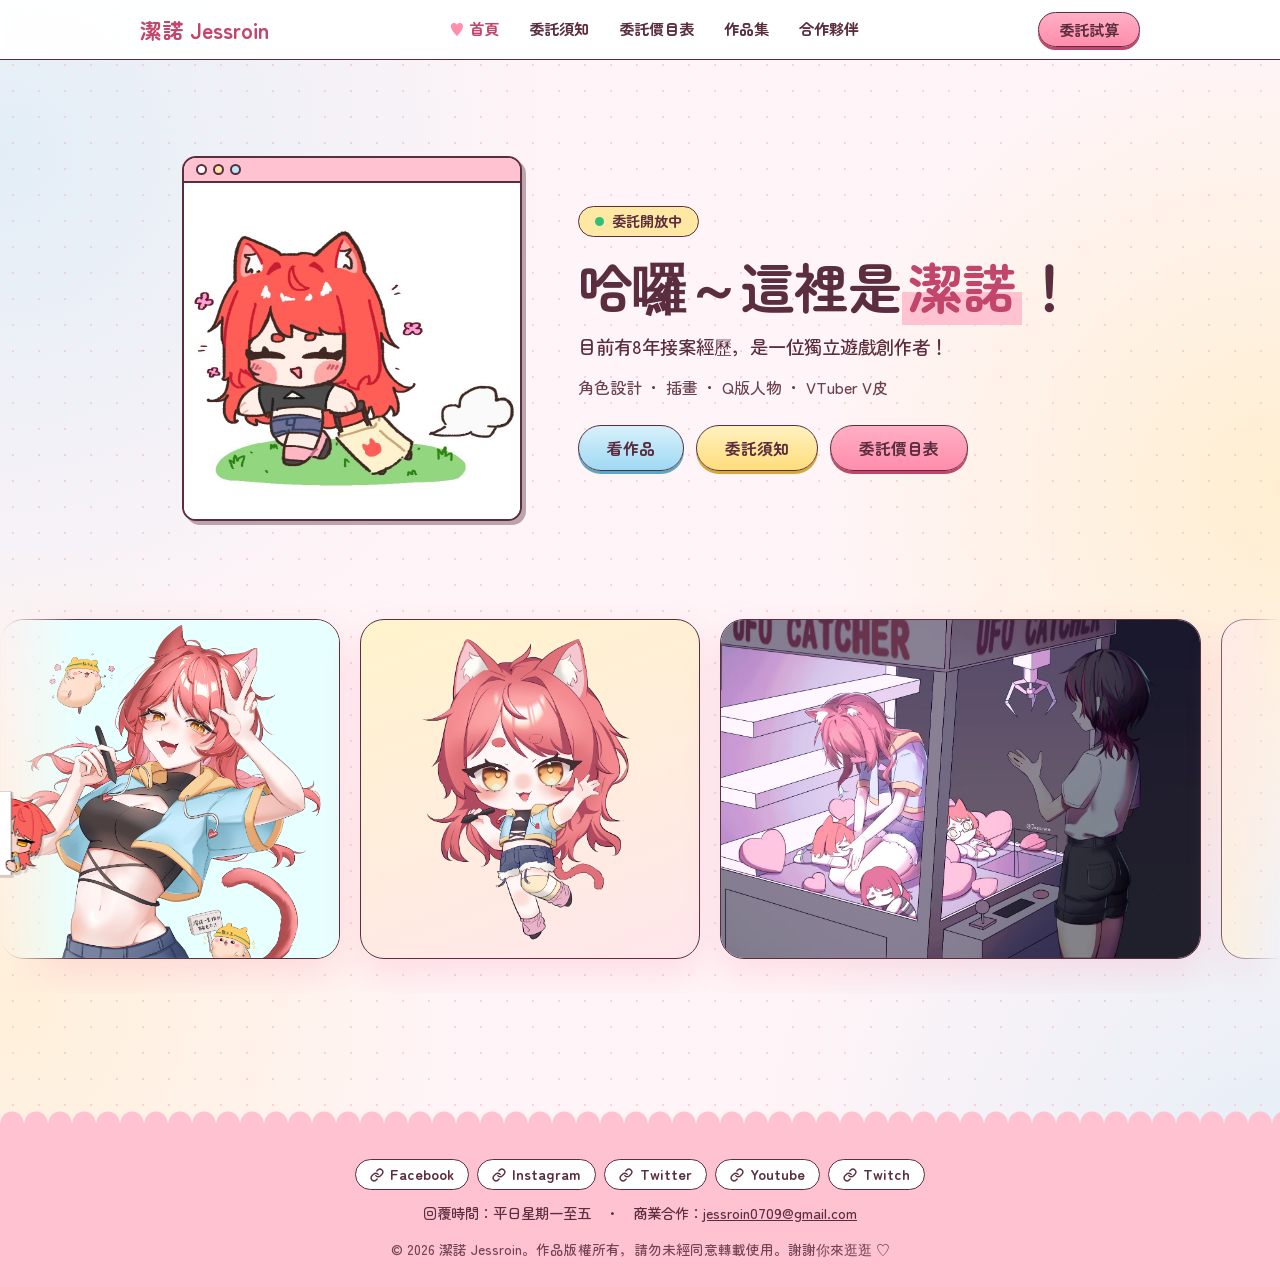
==== index.html @ 5f364a60 "上傳網站" ====
<!DOCTYPE html>
<html lang="zh-Hant">
<head>
<script src="loader.js"></script>
<meta charset="UTF-8">
<meta name="viewport" content="width=device-width, initial-scale=1">
<title>作品集&委託價目表 | 潔諾Jessroin</title>
<meta name="description" content="潔諾Jessroin的作品集與委託價目表。承接正比、Q版、貼圖、塗鴉、插圖、VTuber皮。">
<script type="text/javascript" nonce="0e234c26dc074ce9bdd7a0c1622" src="//local.adguard.org?ts=1793113766065&amp;type=content-script&amp;dmn=chatgpt.com&amp;url=https%3A%2F%2Fchatgpt.com%2Fbackend-api%2Festuary%2Fcontent%3Fid%3Dfile_00000000e8c082098269c6fc14151dbd%26ts%3D498087%26p%3Dfs%26cid%3D1%26sig%3D16d0fe562bade90bc58ce0c2e7b38e48fb7877b922ec8407173a92fae753ca49%26v%3D0&amp;app=msedge.exe&amp;css=2&amp;js=1&amp;rel=1&amp;rji=1&amp;sbe=1&amp;stealth=1&amp;st-dnt"></script><script type="text/javascript" nonce="0e234c26dc074ce9bdd7a0c1622" src="//local.adguard.org?ts=1793113766065&amp;name=AdGuard%20Extra&amp;name=AdGuard%20Popup%20Blocker&amp;type=user-script"></script><link rel="preconnect" href="https://fonts.googleapis.com">
<link href="https://fonts.googleapis.com/css2?family=Zen+Maru+Gothic:wght@400;500;700&display=swap" rel="stylesheet">
<link rel="stylesheet" href="style.css">
</head>
<body>

<header>
  <nav aria-label="主選單">
    <a class="logo" href="index.html">潔諾&nbsp;Jessroin</a>
    <ul>
        <li><a href="index.html" aria-current="page">首頁</a></li>
        <li><a href="notice.html">委託須知</a></li>
        <li><a href="price.html">委託價目表</a></li>
        <li><a href="works.html">作品集</a></li>
        <li><a href="partners.html">合作夥伴</a></li>
    </ul>
    <a class="btn sm" href="calc.html">委託試算</a>
  </nav>
</header>

<main>
  <section class="wrap hero2">
    <!-- 頭像:把你的圖片命名為 avatar.jpg,放在和 index.html 同一個資料夾,就會自動顯示 -->
    <div class="win avatar-win">
      <div class="win-bar"><i></i><i></i><i></i></div>
      <div class="win-pic"><span>🐱</span><img src="avatar.jpg" alt="潔諾的頭像" onerror="this.remove()"></div>
    </div>
    <div class="hero-text">
      <!-- 開放或滿檔時,改下面這個標籤的文字就好 -->
      <span class="chip dot">委託開放中</span>
      <h1>哈囉～這裡是<mark>潔諾</mark>！</h1>
      <p class="lead">目前有8年接案經歷，是一位獨立遊戲創作者！</p>
      <p class="tags">角色設計 ・ 插畫 ・ Q版人物 ・ VTuber V皮</p>
      <div class="btns">
        <a class="btn blue" href="works.html">看作品</a>
        <a class="btn yellow" href="notice.html">委託須知</a>
        <a class="btn" href="price.html">委託價目表</a>
      </div>
    </div>
  </section>

  <section class="marquee-sec">
    <!-- 大圖跑馬燈:自動使用作品集「全部」裡的圖(images/works/illust 和 images/works/qq,插圖和 QQ人 交錯)。
         要換圖就去換那兩個資料夾裡的圖,這裡不用改。 -->
    <div class="marquee">
      <div class="track" id="track"></div>
    </div>
  </section>
</main>

<footer>
  <div class="foot">
    <div class="social">
      <a href="https://www.facebook.com/profile.php?id=100083111569121" target="_blank" rel="noopener">Facebook</a>
      <a href="https://www.instagram.com/jessroin_0709/" target="_blank" rel="noopener">Instagram</a>
      <a href="https://x.com/Jessroin" target="_blank" rel="noopener">Twitter</a>
      <a href="https://www.youtube.com/channel/UCgwQNXVbiRiOYTJgha7Ojbg" target="_blank" rel="noopener">Youtube</a>
      <a href="https://www.twitch.tv/jessroin" target="_blank" rel="noopener">Twitch</a>
    </div>
    <p class="foot-info">回覆時間：平日星期一至五　・　商業合作：<a href="mailto:jessroin0709@gmail.com">jessroin0709@gmail.com</a></p>
    <p class="copy">© 2026&nbsp;潔諾&nbsp;Jessroin。作品版權所有，請勿未經同意轉載使用。謝謝你來逛逛 ♡</p>
  </div>
</footer>

<script src="gallery.js"></script>
<script>
(function(){
  /* 跑馬燈的圖片來源:和作品集「全部」相同的資料夾(插圖、QQ人),輪流交錯 */
  var FOLDERS=['illust','qq'];
  var track=document.getElementById('track'),sec=track.closest('.marquee-sec');

  Promise.all(FOLDERS.map(function(f){return JessGallery.findImages('images/works/'+f);})).then(function(lists){
    var list=[],max=0,k;
    lists.forEach(function(l){if(l.length>max)max=l.length;});
    for(k=0;k<max;k++)lists.forEach(function(l){if(k<l.length)list.push(l[k]);});
    if(!list.length){sec.hidden=true;return;} /* 沒有任何圖就整區隱藏 */

    function shot(item,i,hidden){
      var d=document.createElement('div');d.className='shot-big';
      d.style.setProperty('--ar',item.w+'/'+item.h);
      if(hidden)d.setAttribute('aria-hidden','true');
      var im=document.createElement('img');im.src=item.src;im.alt=hidden?'':'作品 '+(i+1);
      im.decoding='async';
      d.appendChild(im);return d;
    }

    /* 圖太少時先重複幾輪,讓一組的寬度至少填滿螢幕;再放第二組讓動畫無縫接續 */
    var h=(window.innerWidth<=600?240:340); /* 和 style.css 裡 .shot-big 的高度一致 */
    var one=list.reduce(function(w,it){return w+h*it.w/it.h+20+3;},0);
    var reps=Math.max(1,Math.ceil(window.innerWidth/one));
    var group=[];for(k=0;k<reps;k++)group=group.concat(list);
    group.forEach(function(it,i){track.appendChild(shot(it,i,false));});
    group.forEach(function(it,i){track.appendChild(shot(it,i,true));});
  });
})();
</script>

</body>
</html>
---- style.css ----
/* ===== 想換顏色、字體,只要改這一區 ===== */
:root{
  --bg:#FFF4F7;        /* 頁面底色 */
  --pink:#FFC2D1;      /* 淺粉 */
  --pink-soft:#FFE6EC; /* 更淺的粉(卡片內底色) */
  --pink-deep:#FF8FAB; /* 按鈕、重點粉 */
  --butter:#FFE8A3;    /* 奶油黃 */
  --butter-soft:#FFF4CC; /* 淺黃 */
  --sky-soft:#DDF1FB;    /* 淺藍 */
  --sky:#BFE6F7;       /* 天空藍 */
  --cocoa:#5A2E3E;     /* 文字與細框線 */
  --berry:#C2456B;     /* 莓紅(標題強調) */
  --font:"Zen Maru Gothic","jf-openhuninn-2.0","Noto Sans TC","PingFang TC","Microsoft JhengHei",sans-serif;
  --edge:1.5px solid var(--cocoa);
  --soft:0 14px 34px rgba(245,138,166,.22);
  --radius:26px;
}
*{box-sizing:border-box;margin:0}
body{min-height:100vh;display:flex;flex-direction:column;font-family:var(--font);font-weight:500;color:var(--cocoa);line-height:2;
  background-color:var(--bg);
  background-image:radial-gradient(rgba(255,160,185,.42) 1.5px,transparent 1.5px),radial-gradient(circle at 0 12%,rgba(191,230,247,.45),transparent 32%),radial-gradient(circle at 100% 38%,rgba(255,232,163,.45),transparent 30%),radial-gradient(circle at 0 78%,rgba(255,232,163,.35),transparent 28%),radial-gradient(circle at 100% 92%,rgba(191,230,247,.4),transparent 30%);
  background-size:26px 26px,100% 100%,100% 100%,100% 100%,100% 100%}
a{color:inherit;text-decoration:none}
a:focus-visible,button:focus-visible,summary:focus-visible{outline:3px solid var(--berry);outline-offset:3px}
main{flex:1;width:100%}
.wrap{width:100%;max-width:1040px;margin:0 auto;padding:0 20px}
.sr-only{position:absolute;width:1px;height:1px;overflow:hidden;clip:rect(0 0 0 0);white-space:nowrap}

/* 導覽列:全寬頂欄,目前所在頁面用愛心標示 */
header{position:sticky;top:0;z-index:20;background:rgba(255,255,255,.94);backdrop-filter:blur(6px);border-bottom:var(--edge)}
nav{display:flex;align-items:center;justify-content:space-between;gap:10px;padding:8px 20px;max-width:1040px;margin:0 auto;flex-wrap:wrap}
.logo{font-size:1.35rem;font-weight:700;color:var(--berry)}
nav ul{display:flex;gap:6px;list-style:none;padding:0;flex-wrap:wrap;justify-content:center}
nav ul a{display:block;padding:0 12px;font-weight:700;font-size:.95rem;line-height:2.2;border-bottom:2px dotted transparent}
nav ul a:hover{color:var(--berry);border-bottom-color:var(--pink-deep)}
nav ul a[aria-current=page]{color:var(--berry)}
nav ul a[aria-current=page]::before{content:"♥";margin-right:5px;color:var(--pink-deep)}

/* 按鈕與標籤 */
.btn{display:inline-block;padding:6px 28px;border:var(--edge);border-radius:999px;background:linear-gradient(180deg,#FFAFC4,#FF8DAC);font-weight:700;box-shadow:0 3px 0 var(--berry);transition:transform .12s,box-shadow .12s;cursor:pointer;font-family:inherit;font-size:1rem}
.btn:hover,.btn:focus-visible{transform:translateY(2px);box-shadow:0 1px 0 var(--berry)}
.btn.alt{background:#fff;box-shadow:0 3px 0 var(--pink)}
.btn.peach,.btn.yellow{background:linear-gradient(180deg,#FFF1BF,#FFDD7C);box-shadow:0 3px 0 #D2AA3A}
.btn.blue{background:linear-gradient(180deg,#D8F1FC,#9FD9F2);box-shadow:0 3px 0 #5BA7C8}
.btn.sm{padding:0 20px;font-size:.95rem;line-height:2.2}
.btns{display:flex;gap:12px;flex-wrap:wrap}
.chip{display:inline-flex;align-items:center;gap:8px;padding:0 16px;border:var(--edge);border-radius:999px;background:var(--butter);font-weight:700;font-size:.9rem;line-height:2}
.chip.dot::before{content:"";width:9px;height:9px;border-radius:50%;background:#2FBF7A}
.chip.plain{background:#fff}

/* 卡片 */
.card{background:#fff;border:var(--edge);border-radius:var(--radius);box-shadow:var(--soft);padding:30px}
.card h3{font-size:1.1rem;color:var(--berry);margin-bottom:10px}
mark{background:linear-gradient(transparent 58%,var(--pink) 58%);color:var(--berry);padding:0 6px}
.sec-title{text-align:center;margin-bottom:28px}
.sec-title h2::before,.sec-title h2::after{content:"♥";color:var(--pink-deep);font-size:.65em;margin:0 .6em;vertical-align:.12em}
.sec-title h2{font-size:2rem;line-height:1.5}
.sec-title p{opacity:.8}
.page-head{text-align:center;padding:52px 20px 32px}
.page-head h1{font-size:2.4rem;line-height:1.5}
.page-head h1{display:inline-block;border-bottom:4px dotted var(--pink-deep);padding:0 .5em .1em}
.section{padding:36px 20px}
.roomy{padding-top:72px;padding-bottom:72px}
.roomy .sec-title{margin-bottom:44px}
.roomy .lic{gap:24px}

/* 首頁 */
.hero2{text-align:center;padding:56px 20px 24px;display:flex;flex-direction:column;align-items:center}
.win{background:#fff;border:2px solid var(--cocoa);border-radius:14px;box-shadow:4px 4px 0 rgba(90,46,62,.4);overflow:hidden}
.win-bar{display:flex;align-items:center;gap:6px;padding:6px 12px;background:var(--pink);border-bottom:2px solid var(--cocoa)}
.win-bar i{width:11px;height:11px;border-radius:50%;border:2px solid var(--cocoa);background:#fff}
.win-bar i:nth-child(2){background:var(--butter)}
.win-bar i:nth-child(3){background:var(--sky)}
.avatar-win{width:min(340px,100%);margin:28px auto 26px}
.win-pic{position:relative;aspect-ratio:1/1;background:#fff;display:grid;place-items:center;font-size:4rem}
.win-pic img{position:absolute;inset:0;width:100%;height:100%;object-fit:cover}
.hero2 h1{font-size:clamp(2.2rem,5.5vw,3.4rem);line-height:1.35;margin:12px 0 6px}
.hero2 .lead{font-size:1.15rem;margin-bottom:6px}
.hero2 .tags{margin-bottom:22px;opacity:.9}
.hero2 .btns{justify-content:center}
.hero-text{display:flex;flex-direction:column;align-items:center}
.hero2{padding-top:64px}
@media(min-width:821px){
  .hero2{flex-direction:row;justify-content:center;align-items:center;gap:56px;text-align:left;padding:96px 20px 32px}
  .hero2 .avatar-win{flex:0 0 340px;width:340px;margin:0}
  .hero-text{flex:1 1 0;max-width:520px;align-items:flex-start}
  .hero2 .btns{justify-content:flex-start}
}
.marquee-sec{padding:48px 0 40px}
.marquee{overflow:hidden;padding:18px 0 34px;-webkit-mask-image:linear-gradient(90deg,transparent,#000 6%,#000 94%,transparent);mask-image:linear-gradient(90deg,transparent,#000 6%,#000 94%,transparent)}
.track{display:flex;gap:20px;width:max-content;animation:slide 60s linear infinite}
.marquee:hover .track{animation-play-state:paused}
.marquee-sec .sec-title{margin-bottom:0}
.marquee-sec .sec-title h2{font-size:1.5rem}
.marquee-sec .marquee{padding-top:18px}
@keyframes slide{to{transform:translateX(calc(-50% - 10px))}}
.shot-big{position:relative;flex:none;height:340px;aspect-ratio:var(--ar,3/4);border:var(--edge);border-radius:24px;background:linear-gradient(160deg,var(--pink-soft),var(--butter-soft));box-shadow:var(--soft);overflow:hidden}
.shot-big:nth-child(3n+2){background:linear-gradient(160deg,var(--butter-soft),var(--pink-soft))}
.shot-big:nth-child(3n){background:linear-gradient(160deg,var(--sky-soft),var(--pink-soft))}
.shot-big img{position:absolute;inset:0;width:100%;height:100%;object-fit:cover}
.center{text-align:center}

/* 可展開的卡片(委託須知) */
.acc-grid{display:grid;grid-template-columns:1fr 1fr;gap:18px;align-items:stretch}
.acc{background:#fff;border:var(--edge);border-radius:22px;box-shadow:var(--soft);overflow:hidden}
.acc.full{grid-column:1/-1}
.acc-title{font-size:1.1rem;line-height:1.5;display:flex;align-items:center;gap:12px;padding:12px 18px 12px 22px;font-weight:700;font-size:1.1rem}
.acc-title mark{color:inherit}
.acc-title::before{content:"";width:12px;height:12px;border-radius:50%;background:var(--pink-deep);border:1.5px solid var(--cocoa);flex:none}
.acc:nth-child(3n+2) .acc-title::before{background:var(--butter)}
.acc:nth-child(3n+2) mark{background:linear-gradient(transparent 58%,var(--butter) 58%)}
.acc:nth-child(3n) .acc-title::before{background:var(--sky)}
.acc:nth-child(3n) mark{background:linear-gradient(transparent 58%,var(--sky) 58%)}
.acc-body{padding:4px 26px 28px}
.acc-body p{margin-bottom:12px}
.acc-body > :last-child{margin-bottom:0}
.list{list-style:none;padding:0}
.list li{position:relative;padding-left:1.7em;margin-bottom:14px}
.list li:last-child{margin-bottom:0}
.list li::before{content:"♥";position:absolute;left:0;color:var(--pink-deep);font-weight:700}
.note{color:var(--berry);font-weight:700;font-size:1.1rem}
.tier-title{font-weight:700;color:var(--berry);margin-top:26px;margin-bottom:6px}
.tier-title:first-child{margin-top:0}
.table-wrap{overflow-x:auto;margin:10px 0 8px}
.compare{width:100%;min-width:520px;border-collapse:collapse;text-align:center;line-height:1.7}
.compare thead th{background:var(--pink-soft);padding:8px 10px;font-weight:700}
.compare thead th:first-child{border-radius:12px 0 0 12px}
.compare thead th:last-child{border-radius:0 12px 12px 0}
.compare tbody th{color:var(--berry);text-align:left;padding:12px 10px;white-space:nowrap}
.compare td{padding:12px 10px}
.compare tbody tr{border-bottom:2px dotted var(--pink-deep)}
.compare tbody tr:last-child{border-bottom:0}
.table-note{font-size:.92rem}
.compare.draw{min-width:440px}

/* 委託流程:圓形框加粗箭頭 */
.flow{list-style:none;padding:0;display:flex;flex-wrap:wrap;justify-content:center;gap:48px 38px}
.flow li{position:relative;display:grid;place-items:center;width:112px;height:112px;padding:8px;border-radius:50%;border:var(--edge);background:var(--pink);font-weight:700;font-size:.92rem;line-height:1.4;text-align:center}
.flow li:nth-child(even){background:var(--butter)}
.flow li:nth-child(3n){background:var(--sky)}
.flow li:not(:last-child)::after{content:"";position:absolute;right:-37px;top:50%;width:30px;height:24px;margin-top:-12px;background:url("data:image/svg+xml,%3Csvg xmlns='http://www.w3.org/2000/svg' viewBox='0 0 30 24' fill='none' stroke-linecap='round' stroke-linejoin='round'%3E%3Cpath d='M4 12H24M16 4L24 12L16 20' stroke='%235A2E3E' stroke-width='9'/%3E%3Cpath d='M4 12H24M16 4L24 12L16 20' stroke='%23FF8FAB' stroke-width='5'/%3E%3C/svg%3E") center/contain no-repeat}
.grid3{display:grid;grid-template-columns:repeat(3,1fr);gap:0}
.grid3 .card{text-align:center;padding:28px 22px;background:transparent;border:0;border-radius:0;box-shadow:none}
.grid3 .card + .card{border-left:2px dashed var(--cocoa)}
@media(max-width:700px){.grid3{grid-template-columns:1fr}.grid3 .card + .card{border-left:0;border-top:2px dashed var(--cocoa)}}
.chips{display:flex;flex-direction:column;align-items:center;gap:8px;list-style:none;padding:0}
.grid3 .card:nth-child(1) .chips li{background:var(--butter-soft)}
.grid3 .card:nth-child(2) .chips li{background:var(--sky-soft)}
.chips li{background:var(--pink-soft);border:1.5px solid var(--cocoa);border-radius:14px;padding:0 16px;font-weight:700;font-size:1rem;line-height:1.8}

/* 價目表 */
.price-layout{display:grid;grid-template-columns:240px 1fr;gap:28px;align-items:start}
.tabs{display:flex;flex-direction:column;gap:6px;background:#fff;border:var(--edge);border-radius:var(--radius);padding:10px;box-shadow:var(--soft);position:sticky;top:76px}
.tabs button{border:1.5px solid transparent;background:transparent;border-radius:18px;padding:6px 14px;font:inherit;color:inherit;cursor:pointer;line-height:1.5;text-align:left}
.tabs button small{display:block;font-weight:500;opacity:.8;font-size:.85rem}
.tabs button:hover{background:var(--pink-soft)}
.tabs button[aria-selected=true]{background:linear-gradient(180deg,#FFAFC4,#FF8DAC);border-color:var(--cocoa);box-shadow:0 3px 0 var(--berry);font-weight:700}
.panel{display:block}
.panel[hidden]{display:none}
.example{border:var(--edge);border-radius:var(--radius);background:#fff;box-shadow:var(--soft);padding:12px;margin-bottom:20px}
.ph{position:relative;aspect-ratio:16/8;border-radius:18px;background:linear-gradient(160deg,var(--pink-soft),var(--butter));overflow:hidden;display:grid;place-items:center;color:var(--berry);font-weight:700}
.ph img{position:absolute;inset:0;width:100%;height:100%;object-fit:cover}
.ph .chip{position:absolute;top:10px;left:10px;z-index:1}
.item+.item{margin-top:30px;padding-top:26px;border-top:2px dotted var(--pink)}
.item-head{display:flex;justify-content:space-between;align-items:baseline;gap:16px;flex-wrap:wrap;margin-bottom:8px}
.item-head b{font-size:1.2rem}
.big{font-size:1.5rem;font-weight:700;color:var(--berry);white-space:nowrap}
.meta{opacity:.85;text-align:right;margin-top:2.5rem}
.card p{margin-bottom:12px}
.card > :last-child{margin-bottom:0}
.prices{list-style:none;padding:0}
.prices li{font-size:1.1rem;display:flex;justify-content:space-between;align-items:baseline;gap:16px;padding:14px 0;border-bottom:2px dotted var(--pink-deep)}
.prices li:last-child{border-bottom:0}
.prices li>span:first-child{font-weight:700;font-size:1.2rem}
.prices li>span:first-child{font-weight:700;font-size:1.2rem}
.tier-title.sep{margin-top:30px;padding-top:26px;border-top:2px dotted var(--pink)}
.prices small{display:block;font-weight:500;opacity:.8;font-size:.9rem;line-height:1.7}
.prices .price{font-size:1.5rem;font-weight:700;color:var(--berry);white-space:nowrap}
/* 加購項目:緊湊兩欄 */
.addon-title{margin-top:16px;margin-bottom:8px;font-size:.95rem}
.addons{list-style:none;padding:0;display:grid;grid-template-columns:repeat(2,1fr);gap:6px 10px}
.addons li{display:flex;justify-content:space-between;align-items:baseline;gap:8px;padding:5px 12px;background:var(--pink-soft);border-radius:14px;font-size:.92rem;line-height:1.5}
.addons .a-name{min-width:0}
.addons small{display:block;font-size:.78rem;opacity:.75;line-height:1.4}
.addons .a-price{font-weight:700;color:var(--berry);white-space:nowrap}
@media(max-width:600px){.addons{grid-template-columns:1fr}}
.lic{display:grid;grid-template-columns:repeat(auto-fit,minmax(220px,1fr));gap:18px}
.lic .card{padding:24px 22px}
.lic .chip{margin-bottom:10px}
.lic .card:nth-child(2) .chip{background:var(--sky)}
.lic .card:nth-child(3) .chip{background:var(--butter)}
.lic .card:nth-child(4) .chip{background:var(--pink)}
.textlink{color:var(--berry);font-weight:700;text-decoration:underline}

/* 作品集 */
.filters{display:flex;justify-content:center;gap:10px;flex-wrap:wrap;margin:0 auto 30px}
.filters button{border:0;border-bottom:2px dotted transparent;background:none;padding:0 12px;font:inherit;font-weight:700;line-height:2.2;cursor:pointer;color:inherit}
.filters button:hover{color:var(--berry)}
.filters button[aria-pressed=true]{color:var(--berry);border-bottom-color:var(--pink-deep)}
.filters button[aria-pressed=true]::before{content:"♥";margin-right:5px;color:var(--pink-deep)}
.masonry{columns:3 240px;column-gap:22px}
.polaroid{margin:0 0 24px;break-inside:avoid;background:#fff;border:var(--edge);border-radius:14px;box-shadow:var(--soft);padding:10px 10px 8px;transform:rotate(var(--r,0deg))}
.polaroid:nth-child(3n+1){--r:-1.2deg}.polaroid:nth-child(3n+2){--r:1deg}
.polaroid[hidden]{display:none}
.polaroid .shot{position:relative;aspect-ratio:var(--ar,3/4);border-radius:8px;background:linear-gradient(160deg,var(--pink-soft),var(--butter-soft));overflow:hidden}
.polaroid .shot img,.polaroid .shot video{position:absolute;inset:0;width:100%;height:100%;object-fit:cover}
.polaroid .shot video{background:#000}
/* 動態展示:橫跨整排、放大顯示 */
.polaroid[data-cat=motion]{column-span:all;max-width:760px;margin:0 auto 28px;--r:0deg}
.polaroid figcaption a{color:inherit;text-decoration:underline dotted;text-underline-offset:4px}
.polaroid figcaption a:hover{color:var(--berry)}
.polaroid figcaption{text-align:center;font-size:.9rem;line-height:1.6;padding-top:8px}
.partners{display:grid;grid-template-columns:repeat(auto-fit,minmax(240px,1fr));gap:20px}
.partners .card{text-align:center}

/* 頁尾:粉色橫幅,上緣是一排圓弧 */
footer{position:relative;margin-top:90px;width:100%;background:var(--pink);padding:36px 20px 24px;text-align:center}
footer::before{content:"";position:absolute;left:0;right:0;top:-12px;height:12px;background:radial-gradient(circle at 50% 100%,var(--pink) 11px,transparent 12px) 0 0/24px 12px repeat-x}
.foot{max-width:1040px;margin:0 auto;display:flex;flex-direction:column;align-items:center;gap:10px}
.social{display:flex;gap:8px;flex-wrap:wrap;justify-content:center}
.social a{padding:0 14px;background:#fff;border:1.5px solid var(--cocoa);border-radius:999px;font-weight:700;font-size:.9rem;line-height:2}
.social a::before{content:"";display:inline-block;width:1em;height:1em;margin-right:6px;vertical-align:-.15em;background:url("data:image/svg+xml,%3Csvg xmlns='http://www.w3.org/2000/svg' viewBox='0 0 24 24' fill='none' stroke='%235A2E3E' stroke-width='2.4' stroke-linecap='round' stroke-linejoin='round'%3E%3Cpath d='M10 13a5 5 0 0 0 7.54.54l3-3a5 5 0 0 0-7.07-7.07l-1.72 1.71'/%3E%3Cpath d='M14 11a5 5 0 0 0-7.54-.54l-3 3a5 5 0 0 0 7.07 7.07l1.71-1.71'/%3E%3C/svg%3E") center/contain no-repeat}
.social a:nth-child(odd):hover{background:var(--butter)}
.social a:nth-child(even):hover{background:var(--sky)}
.foot-info{font-size:.9rem;line-height:1.8}
.foot-info a{text-decoration:underline}
.copy{font-size:.85rem;opacity:.85}

@media(max-width:820px){
  .acc-grid,.price-layout{grid-template-columns:1fr}
  .tabs{flex-direction:row;overflow-x:auto;position:static}
  .tabs button{flex:0 0 auto;min-width:118px}
  nav{justify-content:center}
}
@media(max-width:600px){
  .page-head h1{font-size:1.9rem}
  .flow{gap:40px 40px}.flow li{width:100px;height:100px;font-size:.85rem}.flow li:nth-child(2n)::after{display:none}
  .card{padding:24px 20px}.acc-body{padding:4px 20px 24px}
}
@media(max-width:600px){.shot-big{height:240px}}
@media(prefers-reduced-motion:reduce){*{transition:none!important}.track{animation:none}.marquee{overflow-x:auto}}

/* 價目表範例圖:多張時做成滑頁(左右箭頭、圓點、手指滑動) */
.carousel{position:relative}
.car-track{display:flex;align-items:flex-start;overflow-x:auto;overflow-y:hidden;scroll-snap-type:x mandatory;scroll-behavior:smooth;scrollbar-width:none;border-radius:18px;transition:height .25s ease}
.car-track::-webkit-scrollbar{display:none}
.car-slide{flex:0 0 100%;scroll-snap-align:center;display:flex;justify-content:center}
.car-slide img{display:block;max-width:100%;max-height:var(--car-max,70vh);width:auto;height:auto;border-radius:18px}
.car-btn{position:absolute;top:50%;transform:translateY(-50%);z-index:2;width:42px;height:42px;border-radius:50%;border:var(--edge);background:#fff;box-shadow:var(--soft);cursor:pointer;font:inherit;font-size:1.3rem;line-height:1;color:var(--berry);padding:0}
.car-btn.prev{left:10px}.car-btn.next{right:10px}
.car-btn:hover{background:var(--pink-soft)}
.car-btn[disabled]{opacity:.35;cursor:default}
.car-dots{display:flex;justify-content:center;gap:8px;padding:12px 0 4px}
.car-dots button{width:10px;height:10px;border-radius:50%;border:1.5px solid var(--cocoa);background:#fff;padding:0;cursor:pointer}
.car-dots button[aria-current=true]{background:var(--pink-deep)}
/* 作品集提示文字與影片錯誤訊息 */
.gallery-msg{text-align:center;padding:48px 0;opacity:.8}
.gallery-msg[hidden]{display:none}
.polaroid .shot .video-error{position:absolute;inset:0;display:grid;place-items:center;padding:16px;text-align:center;font-size:.9rem;color:#fff}

/* 作品集:改用格線排列。直式/正方形圖佔 1 格寬,橫式圖佔 2 格寬(放大一倍),影片橫跨整排。
   每張卡片佔幾個「列」由 works.html 的程式依圖片高度自動計算 */
.masonry{display:grid;grid-template-columns:repeat(3,1fr);grid-auto-rows:8px;grid-auto-flow:dense;column-gap:22px;columns:auto}
.masonry .polaroid{margin:0;align-self:start}
.masonry .polaroid.wide{grid-column:span 2;--r:0deg}
.masonry .polaroid[data-cat=motion]{grid-column:1/-1;width:100%;max-width:760px;justify-self:center;--r:0deg}
@media(max-width:820px){.masonry{grid-template-columns:repeat(2,1fr)}}
@media(max-width:520px){.masonry{grid-template-columns:1fr}.masonry .polaroid.wide{grid-column:span 1}}
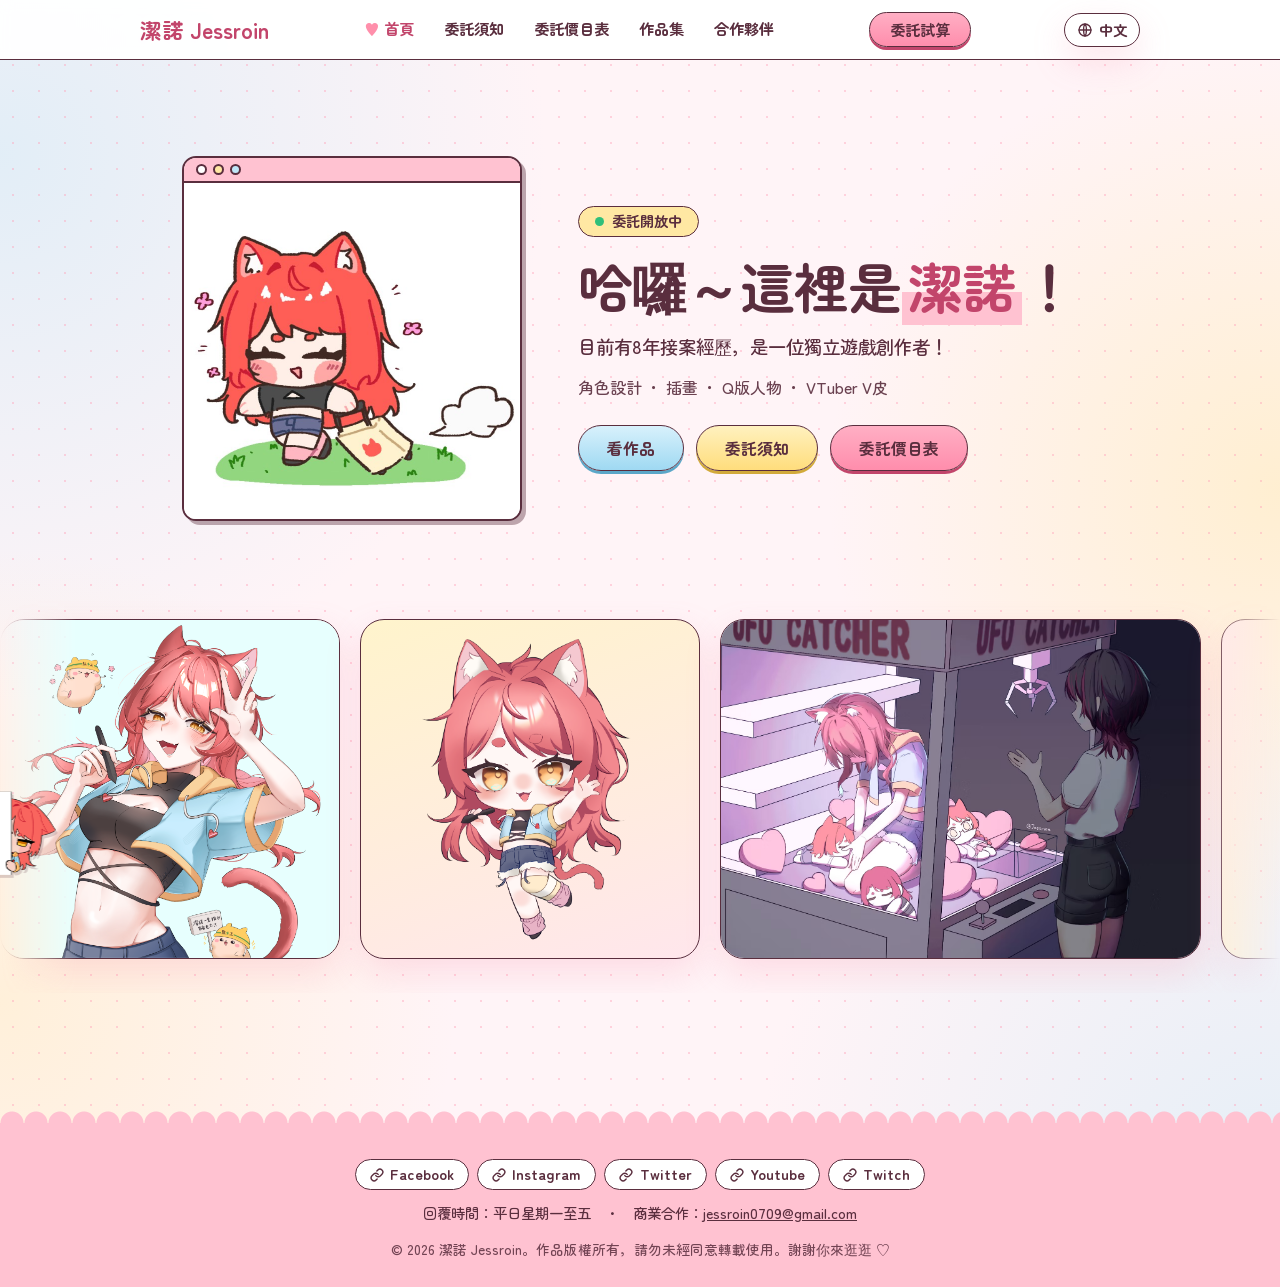
==== commit 14b7978e: "語言系統" ====
--- a/index.html
+++ b/index.html
@@ -2,11 +2,12 @@
 <html lang="zh-Hant">
 <head>
 <script src="loader.js"></script>
+<script src="i18n.js" defer></script>
 <meta charset="UTF-8">
 <meta name="viewport" content="width=device-width, initial-scale=1">
 <title>作品集&委託價目表 | 潔諾Jessroin</title>
 <meta name="description" content="潔諾Jessroin的作品集與委託價目表。承接正比、Q版、貼圖、塗鴉、插圖、VTuber皮。">
-<script type="text/javascript" nonce="0e234c26dc074ce9bdd7a0c1622" src="//local.adguard.org?ts=1793113766065&amp;type=content-script&amp;dmn=chatgpt.com&amp;url=https%3A%2F%2Fchatgpt.com%2Fbackend-api%2Festuary%2Fcontent%3Fid%3Dfile_00000000e8c082098269c6fc14151dbd%26ts%3D498087%26p%3Dfs%26cid%3D1%26sig%3D16d0fe562bade90bc58ce0c2e7b38e48fb7877b922ec8407173a92fae753ca49%26v%3D0&amp;app=msedge.exe&amp;css=2&amp;js=1&amp;rel=1&amp;rji=1&amp;sbe=1&amp;stealth=1&amp;st-dnt"></script><script type="text/javascript" nonce="0e234c26dc074ce9bdd7a0c1622" src="//local.adguard.org?ts=1793113766065&amp;name=AdGuard%20Extra&amp;name=AdGuard%20Popup%20Blocker&amp;type=user-script"></script><link rel="preconnect" href="https://fonts.googleapis.com">
+<link rel="preconnect" href="https://fonts.googleapis.com">
 <link href="https://fonts.googleapis.com/css2?family=Zen+Maru+Gothic:wght@400;500;700&display=swap" rel="stylesheet">
 <link rel="stylesheet" href="style.css">
 </head>
--- a/style.css
+++ b/style.css
@@ -266,3 +266,39 @@
 .masonry .polaroid[data-cat=motion]{grid-column:1/-1;width:100%;max-width:760px;justify-self:center;--r:0deg}
 @media(max-width:820px){.masonry{grid-template-columns:repeat(2,1fr)}}
 @media(max-width:520px){.masonry{grid-template-columns:1fr}.masonry .polaroid.wide{grid-column:span 1}}
+
+/* ===== 手機版整體調整(600px 以下):字縮小、間距放鬆、頁首改成兩排 ===== */
+@media(max-width:600px){
+  html{font-size:15px}
+  body{line-height:1.8}
+  /* 頁首:第一排是名字+委託試算,第二排是五個連結 */
+  header{padding-bottom:2px}
+  nav{padding:10px 16px 6px;gap:6px 10px;justify-content:space-between}
+  .logo{order:1;font-size:1.15rem}
+  nav .btn.sm{order:2;padding:0 14px;font-size:.85rem;line-height:2}
+  nav ul{order:3;flex:1 0 100%;flex-wrap:nowrap;justify-content:space-between;gap:0}
+  nav ul a{padding:0 4px;font-size:.88rem;line-height:2;white-space:nowrap}
+  nav ul a[aria-current=page]::before{margin-right:3px}
+  /* 標題與區塊 */
+  .page-head{padding:30px 20px 18px}
+  .page-head h1{font-size:1.6rem}
+  .sec-title h2{font-size:1.4rem}
+  .section{padding:26px 18px}
+  .hero2{padding:32px 20px 16px}
+  .avatar-win{width:min(250px,100%);margin:18px auto 18px}
+  .hero2 h1{font-size:1.9rem;margin:8px 0 4px}
+  .hero2 .lead{font-size:1rem}
+  .hero2 .tags{font-size:.9rem}
+  .btn{padding:4px 20px;font-size:.95rem}
+  .card h3{font-size:1.05rem}
+  .shot-big{height:200px}
+  footer{margin-top:60px}
+}
+
+/* ===== 自訂滑鼠游標(電腦版):圖檔 cursor-32.png / cursor-64.png 要和網頁放在同一層 =====
+   尖端(熱點)在圖片左上角;瀏覽器對游標大小有限制,32px 最穩定,64px 是給高解析螢幕用的。
+   想換成別張圖,只要取代這兩個檔案(同樣檔名)即可 */
+@media(pointer:fine){
+  html,html *{cursor:url(cursor-32.png) 0 0,auto!important;cursor:-webkit-image-set(url(cursor-32.png) 1x,url(cursor-64.png) 2x) 0 0,auto!important;cursor:image-set(url(cursor-32.png) 1x,url(cursor-64.png) 2x) 0 0,auto!important}
+  html input:not([type=checkbox]):not([type=radio]):not([type=button]):not([type=submit]):not([type=range]),html textarea{cursor:text!important}
+}
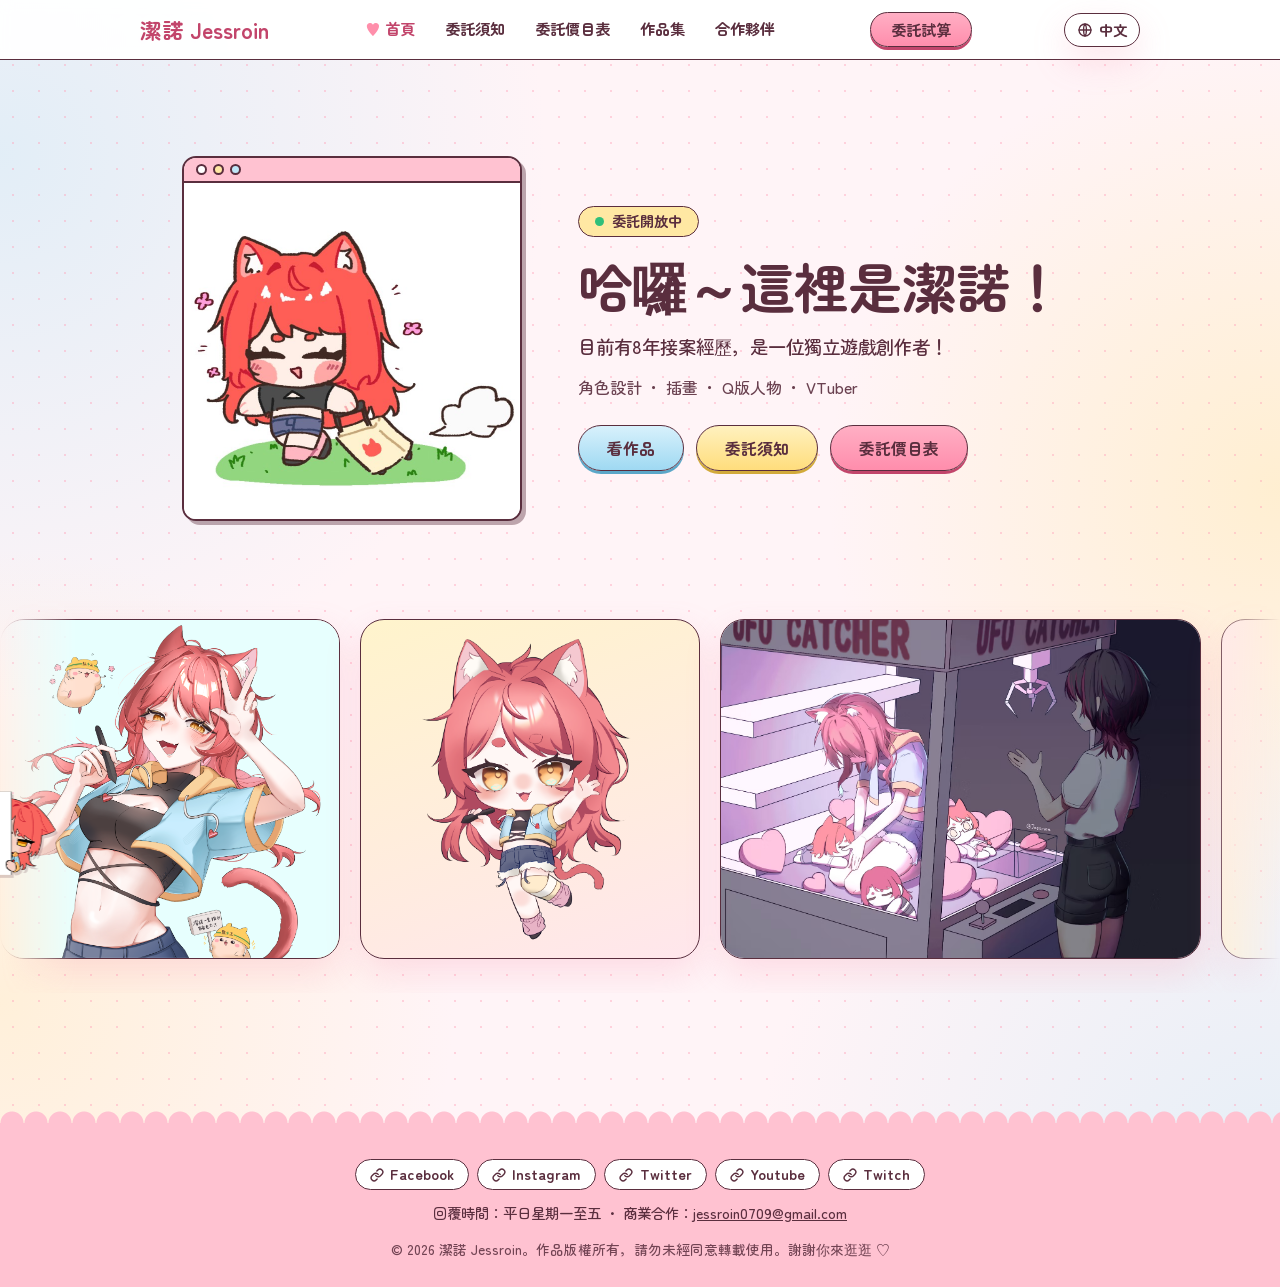
==== commit 118d7c14: "更新" ====
--- a/index.html
+++ b/index.html
@@ -6,7 +6,7 @@
 <meta charset="UTF-8">
 <meta name="viewport" content="width=device-width, initial-scale=1">
 <title>作品集&委託價目表 | 潔諾Jessroin</title>
-<meta name="description" content="潔諾Jessroin的作品集與委託價目表。承接正比、Q版、貼圖、塗鴉、插圖、VTuber皮。">
+<meta name="description" content="潔諾Jessroin的作品集與委託價目表。承接正比、Q版、貼圖、塗鴉、插圖、VTuber。">
 <link rel="preconnect" href="https://fonts.googleapis.com">
 <link href="https://fonts.googleapis.com/css2?family=Zen+Maru+Gothic:wght@400;500;700&display=swap" rel="stylesheet">
 <link rel="stylesheet" href="style.css">
@@ -29,17 +29,15 @@
 
 <main>
   <section class="wrap hero2">
-    <!-- 頭像:把你的圖片命名為 avatar.jpg,放在和 index.html 同一個資料夾,就會自動顯示 -->
     <div class="win avatar-win">
       <div class="win-bar"><i></i><i></i><i></i></div>
       <div class="win-pic"><span>🐱</span><img src="avatar.jpg" alt="潔諾的頭像" onerror="this.remove()"></div>
     </div>
     <div class="hero-text">
-      <!-- 開放或滿檔時,改下面這個標籤的文字就好 -->
       <span class="chip dot">委託開放中</span>
-      <h1>哈囉～這裡是<mark>潔諾</mark>！</h1>
+      <h1>哈囉～這裡是潔諾！</h1>
       <p class="lead">目前有8年接案經歷，是一位獨立遊戲創作者！</p>
-      <p class="tags">角色設計 ・ 插畫 ・ Q版人物 ・ VTuber V皮</p>
+      <p class="tags">角色設計 ・ 插畫 ・ Q版人物 ・ VTuber</p>
       <div class="btns">
         <a class="btn blue" href="works.html">看作品</a>
         <a class="btn yellow" href="notice.html">委託須知</a>
@@ -49,8 +47,6 @@
   </section>
 
   <section class="marquee-sec">
-    <!-- 大圖跑馬燈:自動使用作品集「全部」裡的圖(images/works/illust 和 images/works/qq,插圖和 QQ人 交錯)。
-         要換圖就去換那兩個資料夾裡的圖,這裡不用改。 -->
     <div class="marquee">
       <div class="track" id="track"></div>
     </div>
@@ -66,7 +62,7 @@
       <a href="https://www.youtube.com/channel/UCgwQNXVbiRiOYTJgha7Ojbg" target="_blank" rel="noopener">Youtube</a>
       <a href="https://www.twitch.tv/jessroin" target="_blank" rel="noopener">Twitch</a>
     </div>
-    <p class="foot-info">回覆時間：平日星期一至五　・　商業合作：<a href="mailto:jessroin0709@gmail.com">jessroin0709@gmail.com</a></p>
+    <p class="foot-info">回覆時間：平日星期一至五 ・ 商業合作：<a href="mailto:jessroin0709@gmail.com">jessroin0709@gmail.com</a></p>
     <p class="copy">© 2026&nbsp;潔諾&nbsp;Jessroin。作品版權所有，請勿未經同意轉載使用。謝謝你來逛逛 ♡</p>
   </div>
 </footer>
@@ -74,7 +70,6 @@
 <script src="gallery.js"></script>
 <script>
 (function(){
-  /* 跑馬燈的圖片來源:和作品集「全部」相同的資料夾(插圖、QQ人),輪流交錯 */
   var FOLDERS=['illust','qq'];
   var track=document.getElementById('track'),sec=track.closest('.marquee-sec');
 
@@ -82,7 +77,7 @@
     var list=[],max=0,k;
     lists.forEach(function(l){if(l.length>max)max=l.length;});
     for(k=0;k<max;k++)lists.forEach(function(l){if(k<l.length)list.push(l[k]);});
-    if(!list.length){sec.hidden=true;return;} /* 沒有任何圖就整區隱藏 */
+    if(!list.length){sec.hidden=true;return;}
 
     function shot(item,i,hidden){
       var d=document.createElement('div');d.className='shot-big';
@@ -93,8 +88,7 @@
       d.appendChild(im);return d;
     }
 
-    /* 圖太少時先重複幾輪,讓一組的寬度至少填滿螢幕;再放第二組讓動畫無縫接續 */
-    var h=(window.innerWidth<=600?240:340); /* 和 style.css 裡 .shot-big 的高度一致 */
+    var h=(window.innerWidth<=600?240:340);
     var one=list.reduce(function(w,it){return w+h*it.w/it.h+20+3;},0);
     var reps=Math.max(1,Math.ceil(window.innerWidth/one));
     var group=[];for(k=0;k<reps;k++)group=group.concat(list);
@@ -105,4 +99,4 @@
 </script>
 
 </body>
-</html>
+</html>
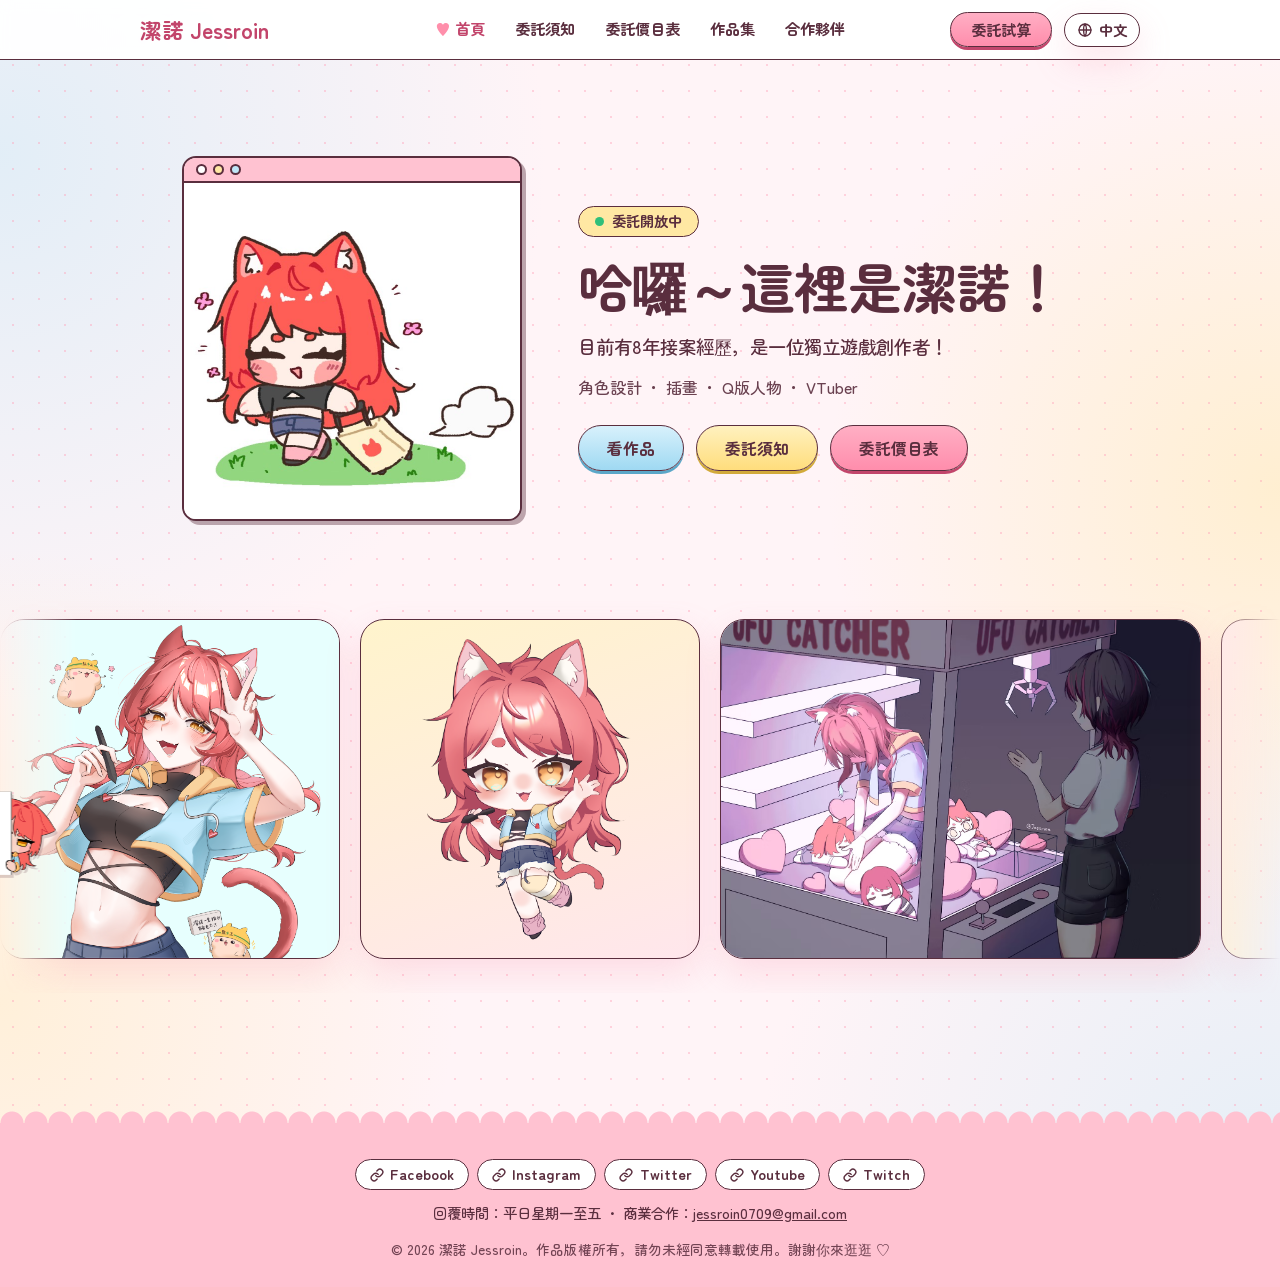
==== commit 4552f0aa: "更" ====
--- a/index.html
+++ b/index.html
@@ -10,6 +10,11 @@
 <link rel="preconnect" href="https://fonts.googleapis.com">
 <link href="https://fonts.googleapis.com/css2?family=Zen+Maru+Gothic:wght@400;500;700&display=swap" rel="stylesheet">
 <link rel="stylesheet" href="style.css">
+<style>
+/* 自我介紹:兩句各一行,不換行(字太長時由下方的小程式自動縮小字級) */
+.hero-text{min-width:0}
+.hero-text h1,.hero-text .lead{white-space:nowrap}
+</style>
 </head>
 <body>
 
@@ -69,6 +74,37 @@
 
 <script src="gallery.js"></script>
 <script>
+/* 讓「哈囉～這裡是潔諾！」和「目前有8年接案經歷…」各佔一行:放不下時自動縮小字級;
+   縮到 12px 還是放不下(例如手機上的英文版),才允許換行 */
+(function(){
+  var MIN_PX=12;
+  function fit(){
+    var box=document.querySelector('.hero-text'),wrap=document.querySelector('.hero2');
+    if(!box||!wrap)return;
+    var wcs=getComputedStyle(wrap);
+    var avail=wrap.getBoundingClientRect().right-parseFloat(wcs.paddingRight||0)-box.getBoundingClientRect().left;
+    if(avail<=0)return;
+    [].forEach.call(box.querySelectorAll('h1,.lead'),function(e){
+      e.style.fontSize='';e.style.whiteSpace='';
+      var fs=parseFloat(getComputedStyle(e).fontSize);
+      var disp=e.style.display;e.style.display='inline-block';
+      var nat=e.getBoundingClientRect().width;
+      e.style.display=disp;
+      if(nat<=avail)return;
+      var next=fs*avail/nat*0.98;
+      if(next<MIN_PX){e.style.fontSize=MIN_PX+'px';e.style.whiteSpace='normal';}
+      else e.style.fontSize=next+'px';
+    });
+  }
+  var t;function later(){clearTimeout(t);t=setTimeout(fit,60);}
+  window.addEventListener('resize',later);
+  window.addEventListener('load',fit);
+  document.addEventListener('jess-lang-change',later);
+  if(document.fonts&&document.fonts.ready)document.fonts.ready.then(fit);
+  fit();
+})();
+</script>
+<script>
 (function(){
   var FOLDERS=['illust','qq'];
   var track=document.getElementById('track'),sec=track.closest('.marquee-sec');
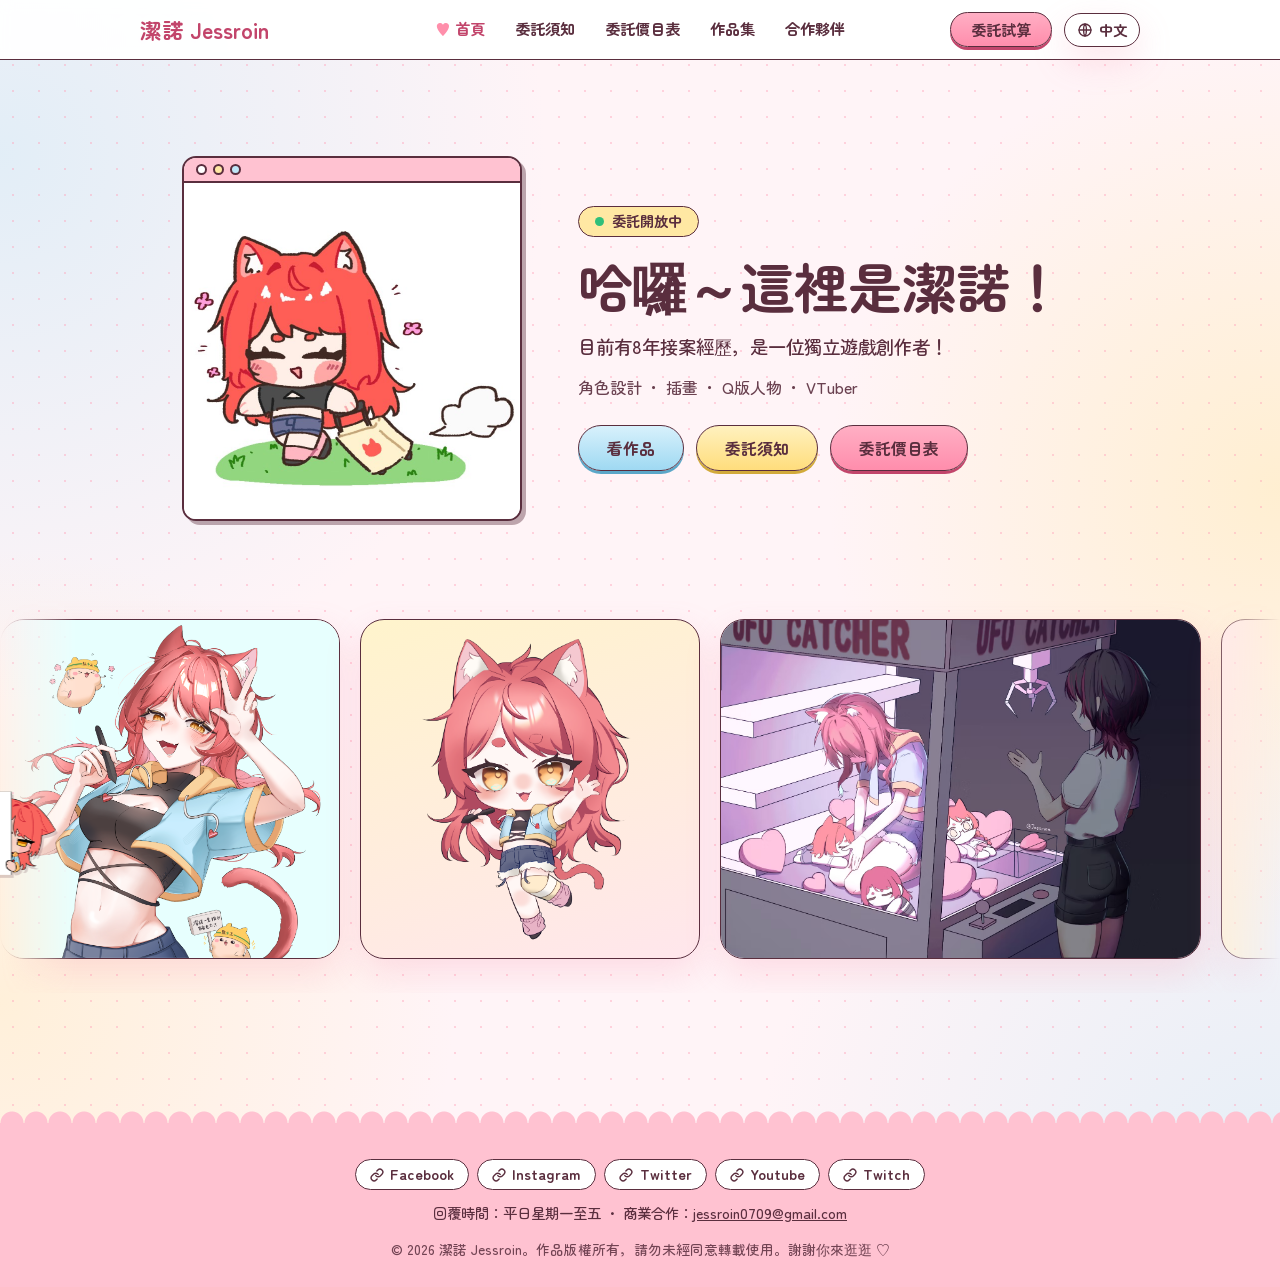
==== commit d4ad4853: "更新" ====
--- a/index.html
+++ b/index.html
@@ -8,6 +8,7 @@
 <title>作品集&委託價目表 | 潔諾Jessroin</title>
 <meta name="description" content="潔諾Jessroin的作品集與委託價目表。承接正比、Q版、貼圖、塗鴉、插圖、VTuber。">
 <link rel="preconnect" href="https://fonts.googleapis.com">
+<link rel="preconnect" href="https://fonts.gstatic.com" crossorigin>
 <link href="https://fonts.googleapis.com/css2?family=Zen+Maru+Gothic:wght@400;500;700&display=swap" rel="stylesheet">
 <link rel="stylesheet" href="style.css">
 <style>
--- a/style.css
+++ b/style.css
@@ -88,7 +88,7 @@
 }
 .marquee-sec{padding:48px 0 40px}
 .marquee{overflow:hidden;padding:18px 0 34px;-webkit-mask-image:linear-gradient(90deg,transparent,#000 6%,#000 94%,transparent);mask-image:linear-gradient(90deg,transparent,#000 6%,#000 94%,transparent)}
-.track{display:flex;gap:20px;width:max-content;animation:slide 60s linear infinite}
+.track{display:flex;gap:20px;width:max-content;animation:slide 60s linear infinite;will-change:transform}
 .marquee:hover .track{animation-play-state:paused}
 .marquee-sec .sec-title{margin-bottom:0}
 .marquee-sec .sec-title h2{font-size:1.5rem}
@@ -199,7 +199,7 @@
 .filters button[aria-pressed=true]{color:var(--berry);border-bottom-color:var(--pink-deep)}
 .filters button[aria-pressed=true]::before{content:"♥";margin-right:5px;color:var(--pink-deep)}
 .masonry{columns:3 240px;column-gap:22px}
-.polaroid{margin:0 0 24px;break-inside:avoid;background:#fff;border:var(--edge);border-radius:14px;box-shadow:var(--soft);padding:10px 10px 8px;transform:rotate(var(--r,0deg))}
+.polaroid{margin:0 0 24px;break-inside:avoid;background:#fff;border:var(--edge);border-radius:14px;box-shadow:var(--soft);padding:10px 10px 8px}
 .polaroid:nth-child(3n+1){--r:-1.2deg}.polaroid:nth-child(3n+2){--r:1deg}
 .polaroid[hidden]{display:none}
 .polaroid .shot{position:relative;aspect-ratio:var(--ar,3/4);border-radius:8px;background:linear-gradient(160deg,var(--pink-soft),var(--butter-soft));overflow:hidden}
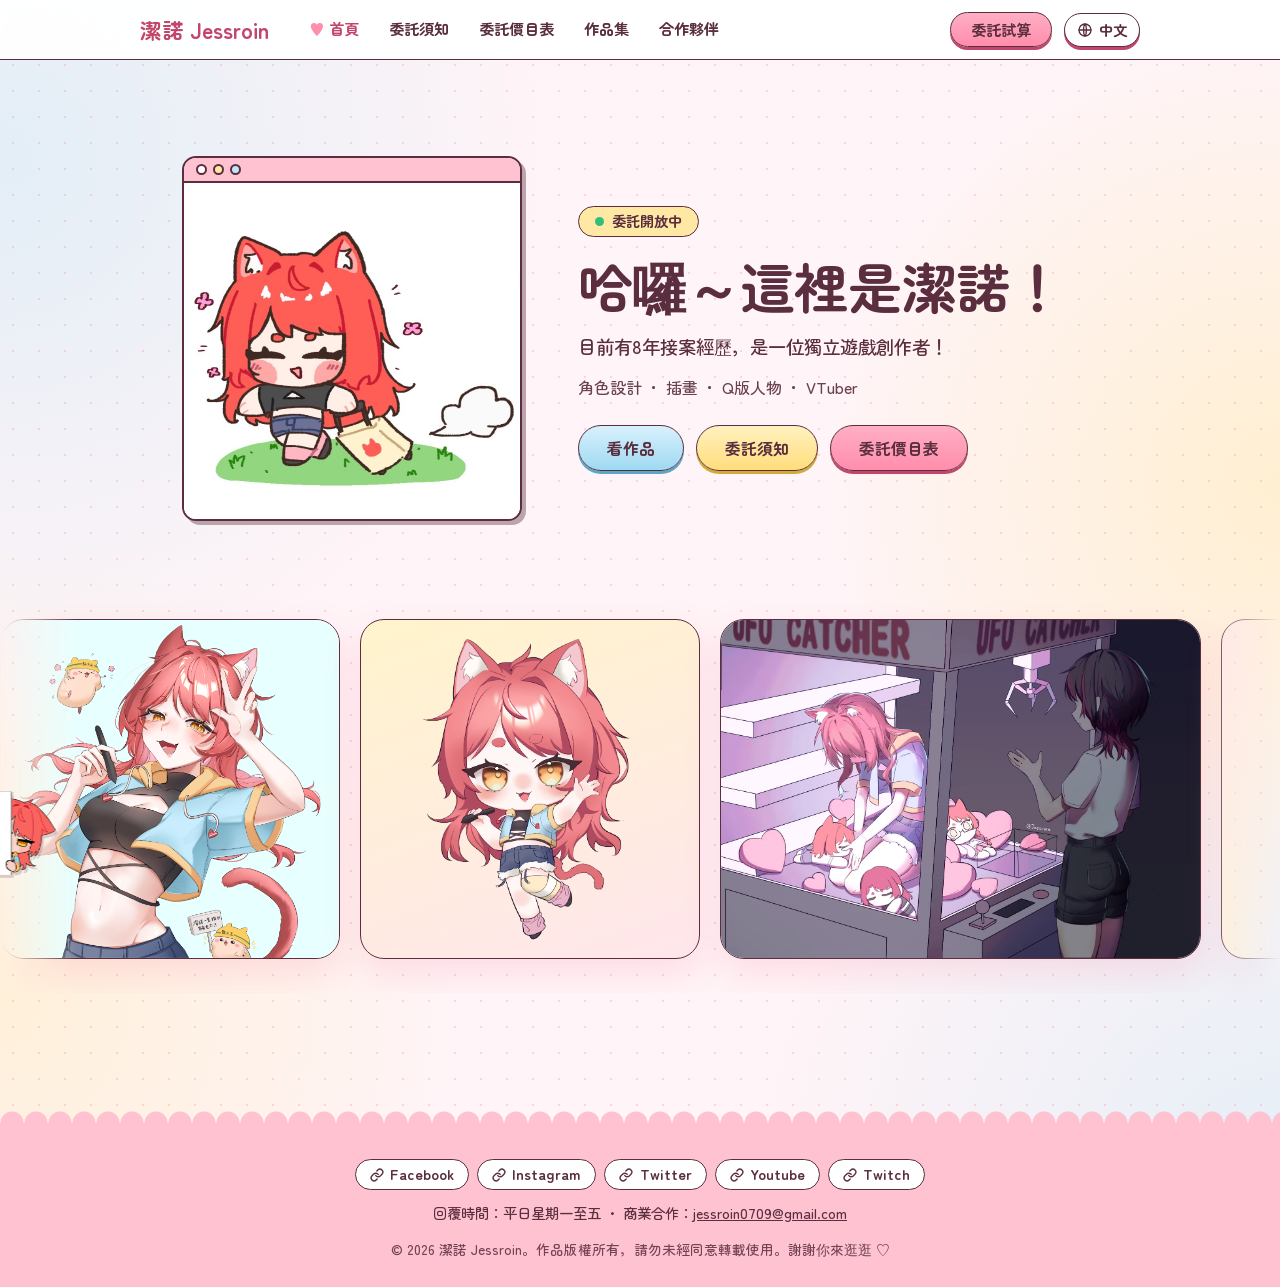
==== commit 41f4e706: "更" ====
--- a/index.html
+++ b/index.html
@@ -120,8 +120,10 @@
       var d=document.createElement('div');d.className='shot-big';
       d.style.setProperty('--ar',item.w+'/'+item.h);
       if(hidden)d.setAttribute('aria-hidden','true');
-      var im=document.createElement('img');im.src=item.src;im.alt=hidden?'':'作品 '+(i+1);
+      var im=document.createElement('img');im.alt=hidden?'':'作品 '+(i+1);
       im.decoding='async';
+      im.onerror=function(){im.onerror=null;if(im.src.indexOf(item.src)<0)im.src=item.src;}; /* 縮圖不見時退回原圖 */
+      im.src=item.thumb||item.src;
       d.appendChild(im);return d;
     }
 
